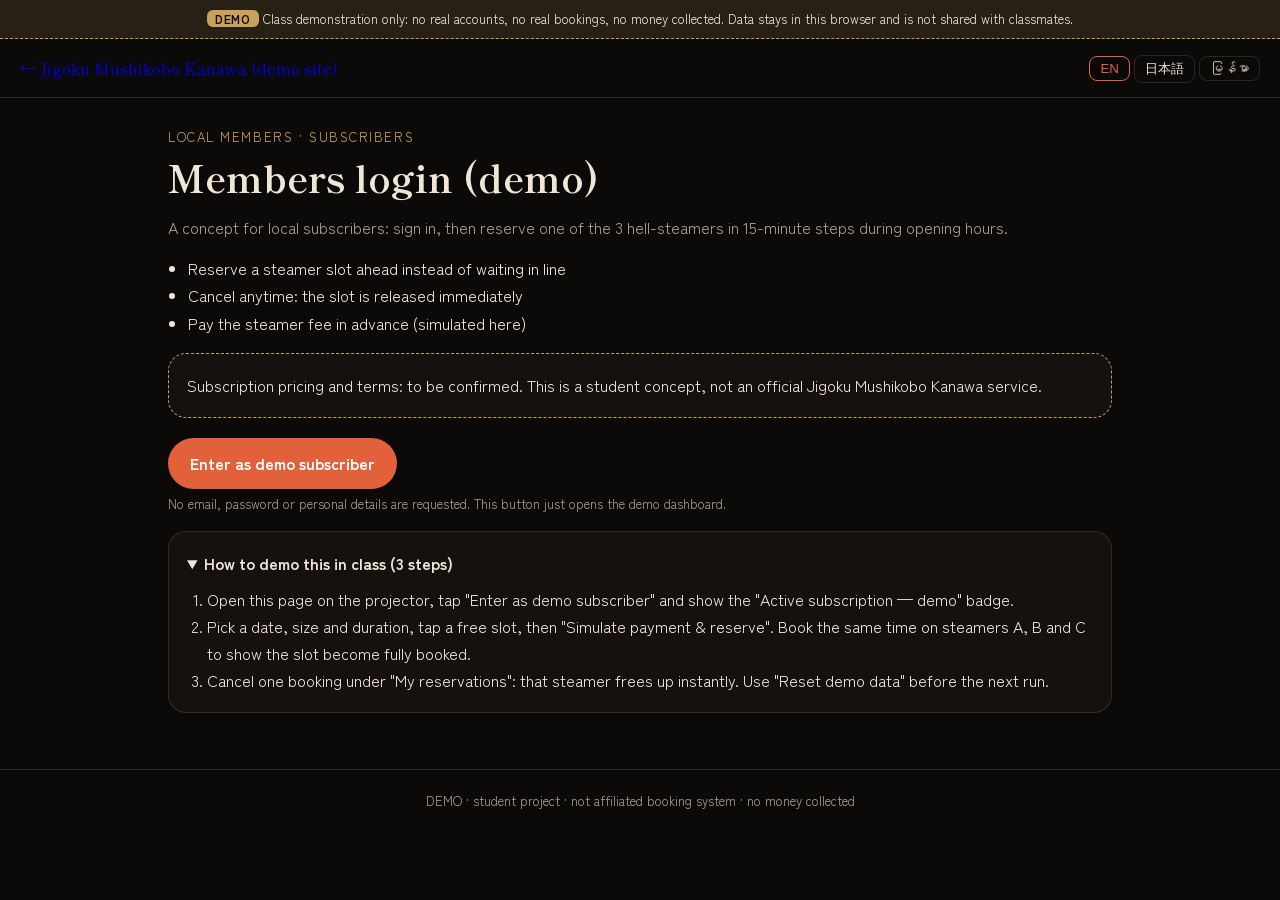
==== members/index.html @ a838e14d "Add Burmese (my) to main site, queue and members demo; queue call alerts always English + Japanese w" ====
<!doctype html>
<html lang="en">
<head>
<meta charset="utf-8">
<meta name="viewport" content="width=device-width,initial-scale=1">
<meta name="robots" content="noindex">
<title>Members (DEMO) · Jigoku Mushikobo Kanawa</title>
<link rel="icon" href="../assets/favicon.svg" type="image/svg+xml">
<link rel="preconnect" href="https://fonts.googleapis.com"><link rel="preconnect" href="https://fonts.gstatic.com" crossorigin>
<link href="https://fonts.googleapis.com/css2?family=Shippori+Mincho+B1:wght@500;700;800&family=Zen+Kaku+Gothic+New:wght@400;500;700&family=Noto+Sans+Myanmar:wght@400;700&display=swap" rel="stylesheet">
<link rel="stylesheet" href="members.css?v=20261107c">
</head>
<body>
<div class="demo-bar" role="note"><b>DEMO</b> <span data-t="bar"></span></div>
<header class="top">
  <a class="brand" href="../" data-t="back"></a>
  <div class="langs" role="group" aria-label="Language"><button type="button" data-lang="en">EN</button><button type="button" data-lang="ja">日本語</button><button type="button" data-lang="my">မြန်မာ</button></div>
</header>

<main id="landing" class="wrap">
  <p class="kicker" data-t="kicker"></p>
  <h1 data-t="h1"></h1>
  <p class="lead" data-t="lead"></p>
  <ul class="perks"><li data-t="perk1"></li><li data-t="perk2"></li><li data-t="perk3"></li></ul>
  <p class="card note" data-t="subPrice"></p>
  <button type="button" class="btn fire" id="enter" data-t="enter"></button>
  <p class="small" data-t="noCred"></p>
  <details class="card walk" open><summary data-t="walkT"></summary><ol><li data-t="w1"></li><li data-t="w2"></li><li data-t="w3"></li></ol></details>
</main>

<main id="dash" class="wrap" hidden>
  <div class="row between">
    <div><p class="kicker" data-t="dashK"></p><h1 data-t="dashH"></h1></div>
    <div class="row"><span class="badge" data-t="badge"></span><button type="button" class="btn ghost sm" id="logout" data-t="logout"></button></div>
  </div>

  <section class="card">
    <h2 data-t="bookH"></h2>
    <p class="small" data-t="hoursNote"></p>
    <div class="form">
      <label><span data-t="dateL"></span><select id="date"></select></label>
      <label><span data-t="sizeL"></span><select id="size"><option value="small" data-t="small"></option><option value="large" data-t="large"></option></select></label>
      <label><span data-t="durL"></span><select id="dur"><option value="15">15</option><option value="30">30</option><option value="45">45</option><option value="60">60</option></select></label>
    </div>
    <p class="small" data-t="gridHelp"></p>
    <div class="legend"><span class="free" data-t="lgFree"></span><span class="mine" data-t="lgMine"></span><span class="taken" data-t="lgTaken"></span><span class="sel" data-t="lgSel"></span></div>
    <div class="grid-wrap"><table id="grid" aria-describedby="gridcap"><caption id="gridcap" class="sr" data-t="gridCap"></caption></table></div>
  </section>

  <section class="card" id="checkout" hidden>
    <h2 data-t="sumH"></h2>
    <dl id="sum"></dl>
    <p class="small" data-t="feeNote"></p>
    <div class="row"><button type="button" class="btn fire" id="pay" data-t="pay"></button><button type="button" class="btn ghost" id="clearSel" data-t="clear"></button></div>
    <p class="small" data-t="payNote"></p>
  </section>

  <p id="msg" role="status" class="msg" hidden></p>

  <section class="card">
    <h2 data-t="mineH"></h2>
    <ul id="mine" class="list"></ul>
  </section>

  <section class="card">
    <h2 data-t="ovH"></h2>
    <p class="small" data-t="ovNote"></p>
    <ul id="all" class="list small"></ul>
    <button type="button" class="btn ghost sm" id="reset" data-t="reset"></button>
  </section>

  <details class="card walk"><summary data-t="walkT"></summary><ol><li data-t="w1"></li><li data-t="w2"></li><li data-t="w3"></li></ol></details>
</main>
<footer class="foot small" data-t="foot"></footer>
<script src="members.js?v=20261107c"></script>
</body>
</html>
---- members/members.css ----
:root{--ink:#0b0a09;--ink2:#14110e;--ink3:#1d1915;--line:rgba(226,214,190,.14);--paper:#efe6d6;--mute:#a99e8c;--fire:#e2603a;--gold:#c9a15b;--jade:#6fa79a;
--serif:'Shippori Mincho B1','Noto Serif JP',serif;--sans:'Zen Kaku Gothic New','Noto Sans JP',system-ui,sans-serif}
*{box-sizing:border-box;margin:0;padding:0}
body{background:var(--ink);color:var(--paper);font-family:var(--sans);line-height:1.7}
.demo-bar{background:rgba(201,161,91,.15);border-bottom:1px dashed var(--gold);padding:8px 16px;font-size:13px;text-align:center}
.demo-bar b,.badge{background:var(--gold);color:var(--ink);border-radius:6px;padding:0 8px;font-size:12px;letter-spacing:.05em}
.top{display:flex;justify-content:space-between;align-items:center;padding:14px 20px;border-bottom:1px solid var(--line)}
.brand{font-family:var(--serif);text-decoration:none}
.langs button{background:none;border:1px solid var(--line);color:var(--paper);border-radius:8px;padding:4px 10px;cursor:pointer;margin-left:4px}
.langs button[aria-pressed=true]{border-color:var(--fire);color:var(--fire)}
.wrap{max-width:980px;margin:0 auto;padding:28px 18px 40px}
.kicker{color:var(--gold);font-size:13px;letter-spacing:.12em}
h1{font-family:var(--serif);font-size:clamp(1.6rem,4vw,2.4rem);line-height:1.3;margin:4px 0 12px}
h2{font-family:var(--serif);font-size:1.2rem;margin-bottom:8px}
.lead{color:var(--mute);margin-bottom:14px}
.perks{margin:0 0 16px 20px}
.card{background:var(--ink2);border:1px solid var(--line);border-radius:18px;padding:18px;margin:16px 0}
.note{border-style:dashed;border-color:var(--gold)}
.small{font-size:13px;color:var(--mute)}
.btn{border:0;border-radius:999px;padding:12px 22px;font:inherit;font-weight:700;cursor:pointer;margin:4px 6px 4px 0}
.btn.fire{background:var(--fire);color:#fff}.btn.ghost{background:transparent;color:var(--paper);border:1px solid var(--line)}
.btn.sm{padding:6px 14px;font-size:13px}
.row{display:flex;gap:10px;align-items:center;flex-wrap:wrap}.between{justify-content:space-between}
.form{display:flex;gap:12px;flex-wrap:wrap;margin:10px 0}
.form label{display:flex;flex-direction:column;font-size:13px;color:var(--mute)}
select{background:var(--ink3);color:var(--paper);border:1px solid var(--line);border-radius:10px;padding:8px 10px;font:inherit;min-width:150px}
.legend{display:flex;gap:12px;flex-wrap:wrap;font-size:12px;margin:8px 0}
.legend span::before{content:'';display:inline-block;width:12px;height:12px;border-radius:3px;margin-right:5px;vertical-align:-2px}
.legend .free::before{background:#2a2420}.legend .mine::before{background:var(--jade)}.legend .taken::before{background:#5a2a1e}.legend .sel::before{background:var(--fire)}
.grid-wrap{overflow-x:auto;max-height:520px;overflow-y:auto;border-radius:12px;border:1px solid var(--line)}
table{border-collapse:collapse;width:100%;min-width:360px}
th,td{padding:3px 6px;border-bottom:1px solid var(--line);font-size:13px;text-align:center}
thead th{position:sticky;top:0;background:var(--ink3)}
td.t{color:var(--mute);white-space:nowrap}
td button{width:100%;min-height:30px;border:0;border-radius:6px;background:#2a2420;color:var(--paper);cursor:pointer;font-size:12px}
td button:disabled{cursor:not-allowed;opacity:.85}
td button.taken{background:#5a2a1e}td button.mine{background:var(--jade);color:var(--ink)}td button.sel{background:var(--fire);color:#fff}td button.na{background:transparent;color:#4a4238}
tr.full td.t{color:var(--fire)}
dl{display:grid;grid-template-columns:auto 1fr;gap:4px 14px}dt{color:var(--mute)}
.list{list-style:none}.list li{border-bottom:1px solid var(--line);padding:8px 0;display:flex;justify-content:space-between;gap:10px;align-items:center;flex-wrap:wrap}
.msg{background:rgba(111,167,154,.15);border:1px solid var(--jade);border-radius:12px;padding:12px}
.walk summary{cursor:pointer;font-weight:700}.walk ol{margin:8px 0 0 20px}
.foot{text-align:center;padding:20px;border-top:1px solid var(--line)}
.sr{position:absolute;width:1px;height:1px;overflow:hidden;clip:rect(0 0 0 0)}
html[lang=my] body,html[lang=my] h1,html[lang=my] h2{font-family:'Noto Sans Myanmar','Myanmar Text','Padauk',var(--sans);line-height:1.9}
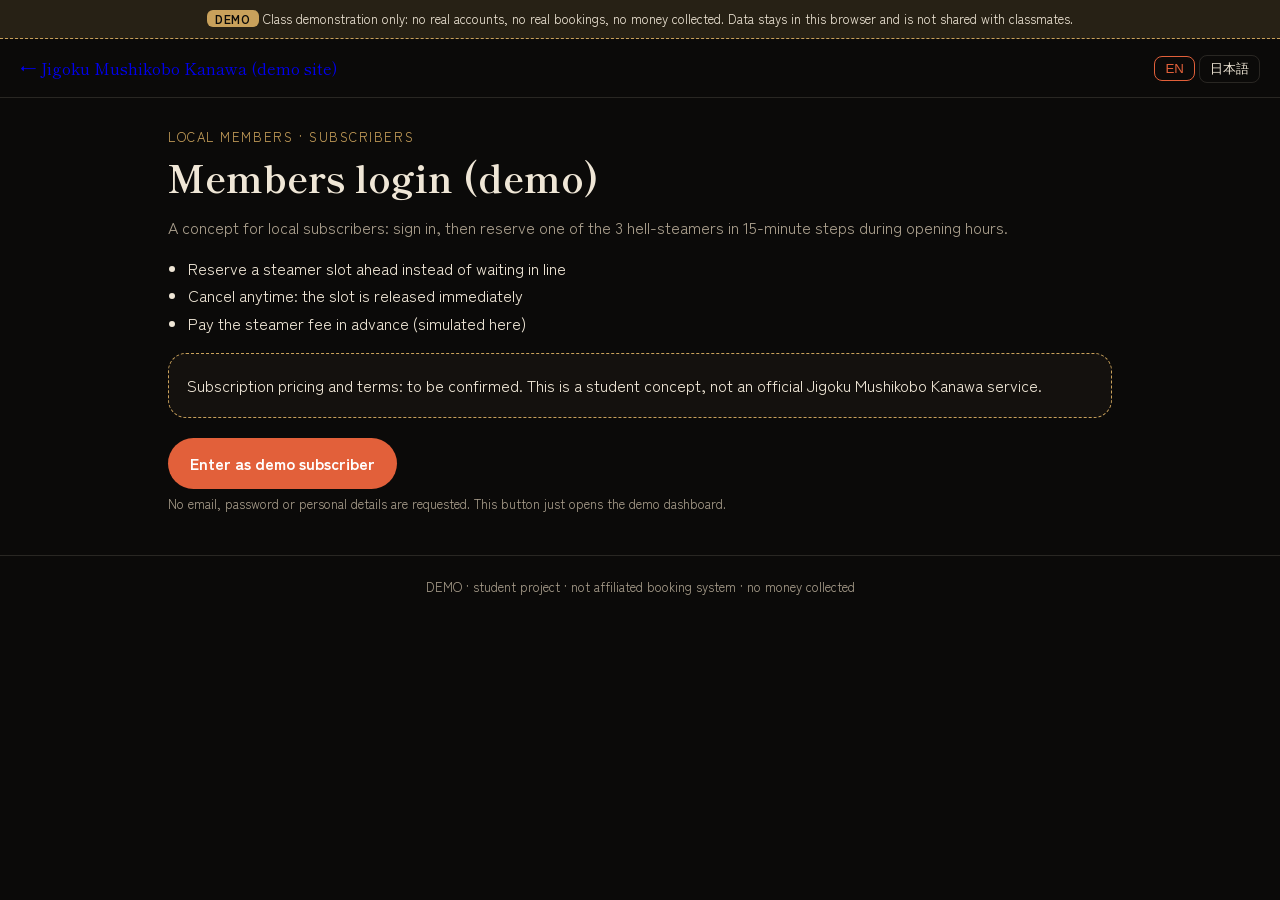
==== commit bf2bd3df: "Members demo: remove class how-to section, EN/JA only; main Members login link maps ja->ja, others->" ====
--- a/members/index.html
+++ b/members/index.html
@@ -7,14 +7,14 @@
 <title>Members (DEMO) · Jigoku Mushikobo Kanawa</title>
 <link rel="icon" href="../assets/favicon.svg" type="image/svg+xml">
 <link rel="preconnect" href="https://fonts.googleapis.com"><link rel="preconnect" href="https://fonts.gstatic.com" crossorigin>
-<link href="https://fonts.googleapis.com/css2?family=Shippori+Mincho+B1:wght@500;700;800&family=Zen+Kaku+Gothic+New:wght@400;500;700&family=Noto+Sans+Myanmar:wght@400;700&display=swap" rel="stylesheet">
-<link rel="stylesheet" href="members.css?v=20261107c">
+<link href="https://fonts.googleapis.com/css2?family=Shippori+Mincho+B1:wght@500;700;800&family=Zen+Kaku+Gothic+New:wght@400;500;700&display=swap" rel="stylesheet">
+<link rel="stylesheet" href="members.css?v=20261108a">
 </head>
 <body>
 <div class="demo-bar" role="note"><b>DEMO</b> <span data-t="bar"></span></div>
 <header class="top">
   <a class="brand" href="../" data-t="back"></a>
-  <div class="langs" role="group" aria-label="Language"><button type="button" data-lang="en">EN</button><button type="button" data-lang="ja">日本語</button><button type="button" data-lang="my">မြန်မာ</button></div>
+  <div class="langs" role="group" aria-label="Language"><button type="button" data-lang="en">EN</button><button type="button" data-lang="ja">日本語</button></div>
 </header>
 
 <main id="landing" class="wrap">
@@ -25,7 +25,6 @@
   <p class="card note" data-t="subPrice"></p>
   <button type="button" class="btn fire" id="enter" data-t="enter"></button>
   <p class="small" data-t="noCred"></p>
-  <details class="card walk" open><summary data-t="walkT"></summary><ol><li data-t="w1"></li><li data-t="w2"></li><li data-t="w3"></li></ol></details>
 </main>
 
 <main id="dash" class="wrap" hidden>
@@ -68,10 +67,8 @@
     <ul id="all" class="list small"></ul>
     <button type="button" class="btn ghost sm" id="reset" data-t="reset"></button>
   </section>
-
-  <details class="card walk"><summary data-t="walkT"></summary><ol><li data-t="w1"></li><li data-t="w2"></li><li data-t="w3"></li></ol></details>
 </main>
 <footer class="foot small" data-t="foot"></footer>
-<script src="members.js?v=20261107c"></script>
+<script src="members.js?v=20261108a"></script>
 </body>
 </html>
--- a/members/members.css
+++ b/members/members.css
@@ -42,4 +42,3 @@
 .walk summary{cursor:pointer;font-weight:700}.walk ol{margin:8px 0 0 20px}
 .foot{text-align:center;padding:20px;border-top:1px solid var(--line)}
 .sr{position:absolute;width:1px;height:1px;overflow:hidden;clip:rect(0 0 0 0)}
-html[lang=my] body,html[lang=my] h1,html[lang=my] h2{font-family:'Noto Sans Myanmar','Myanmar Text','Padauk',var(--sans);line-height:1.9}
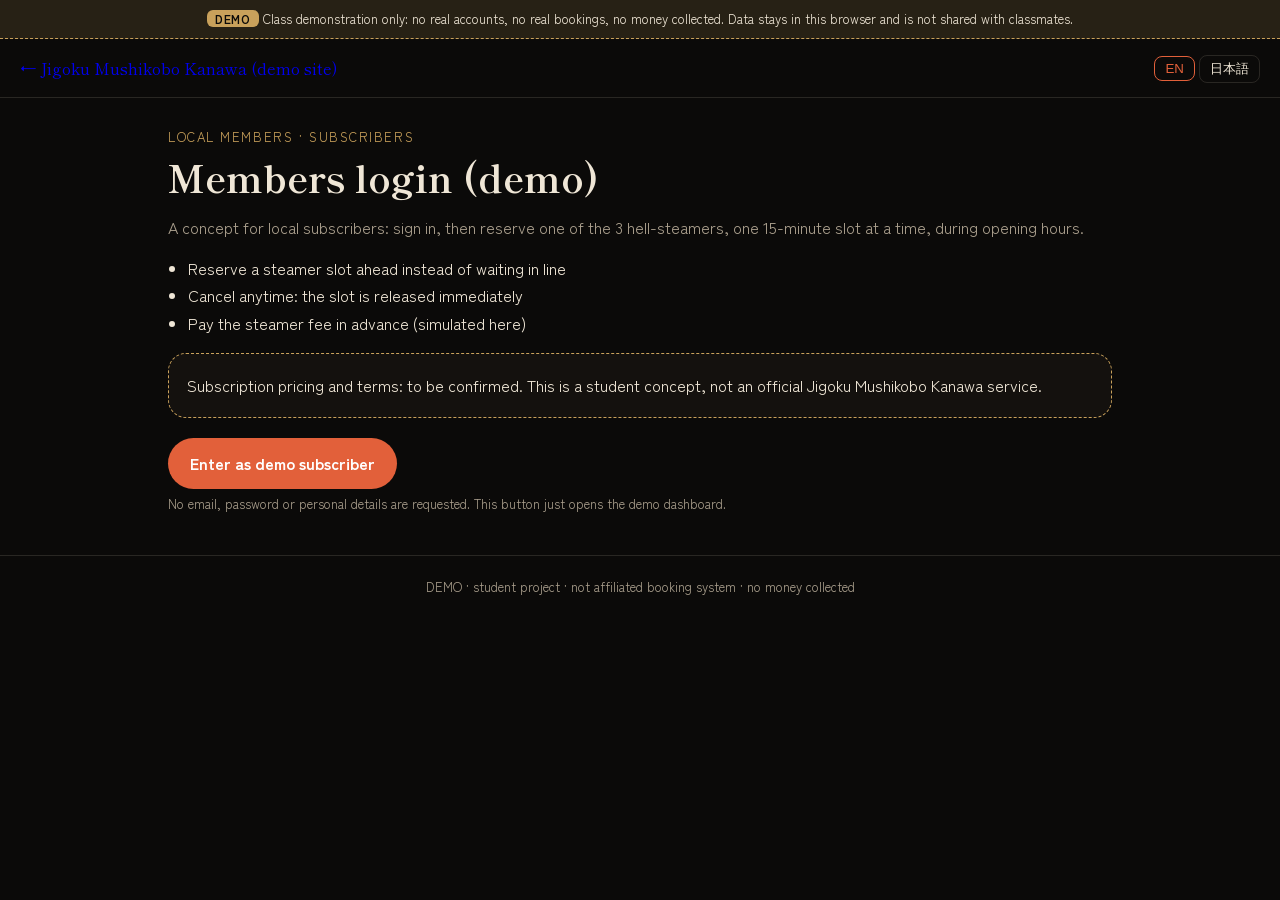
==== commit c65fc21a: "Members demo: fixed 15-min single-steamer bookings (no duration choice, legacy bookings preserved); " ====
--- a/members/index.html
+++ b/members/index.html
@@ -8,7 +8,7 @@
 <link rel="icon" href="../assets/favicon.svg" type="image/svg+xml">
 <link rel="preconnect" href="https://fonts.googleapis.com"><link rel="preconnect" href="https://fonts.gstatic.com" crossorigin>
 <link href="https://fonts.googleapis.com/css2?family=Shippori+Mincho+B1:wght@500;700;800&family=Zen+Kaku+Gothic+New:wght@400;500;700&display=swap" rel="stylesheet">
-<link rel="stylesheet" href="members.css?v=20261108a">
+<link rel="stylesheet" href="members.css?v=20261108c">
 </head>
 <body>
 <div class="demo-bar" role="note"><b>DEMO</b> <span data-t="bar"></span></div>
@@ -37,11 +37,12 @@
     <h2 data-t="bookH"></h2>
     <p class="small" data-t="hoursNote"></p>
     <div class="form">
-      <label><span data-t="dateL"></span><select id="date"></select></label>
+      <label><span data-t="dateL"></span><input type="date" id="date" required></label>
       <label><span data-t="sizeL"></span><select id="size"><option value="small" data-t="small"></option><option value="large" data-t="large"></option></select></label>
-      <label><span data-t="durL"></span><select id="dur"><option value="15">15</option><option value="30">30</option><option value="45">45</option><option value="60">60</option></select></label>
+      <p class="small" id="durFixed" data-t="durFixed"></p>
     </div>
     <p class="small" data-t="gridHelp"></p>
+    <p id="dayNote" class="msg" role="status" hidden></p>
     <div class="legend"><span class="free" data-t="lgFree"></span><span class="mine" data-t="lgMine"></span><span class="taken" data-t="lgTaken"></span><span class="sel" data-t="lgSel"></span></div>
     <div class="grid-wrap"><table id="grid" aria-describedby="gridcap"><caption id="gridcap" class="sr" data-t="gridCap"></caption></table></div>
   </section>
@@ -49,7 +50,8 @@
   <section class="card" id="checkout" hidden>
     <h2 data-t="sumH"></h2>
     <dl id="sum"></dl>
-    <p class="small" data-t="feeNote"></p>
+    <p class="small"><span data-t="feeNote"></span> <a href="https://jigokumushi.com/pages/18/" target="_blank" rel="noopener" data-t="feeSrc"></a></p>
+    <div class="card note"><p class="small"><b>DEMO</b> <span data-t="polH"></span></p><p class="small" data-t="pol"></p></div>
     <div class="row"><button type="button" class="btn fire" id="pay" data-t="pay"></button><button type="button" class="btn ghost" id="clearSel" data-t="clear"></button></div>
     <p class="small" data-t="payNote"></p>
   </section>
@@ -58,6 +60,7 @@
 
   <section class="card">
     <h2 data-t="mineH"></h2>
+    <p id="mineTotal" class="small" hidden></p>
     <ul id="mine" class="list"></ul>
   </section>
 
@@ -69,6 +72,6 @@
   </section>
 </main>
 <footer class="foot small" data-t="foot"></footer>
-<script src="members.js?v=20261108a"></script>
+<script src="members.js?v=20261108c"></script>
 </body>
 </html>
--- a/members/members.css
+++ b/members/members.css
@@ -42,3 +42,4 @@
 .walk summary{cursor:pointer;font-weight:700}.walk ol{margin:8px 0 0 20px}
 .foot{text-align:center;padding:20px;border-top:1px solid var(--line)}
 .sr{position:absolute;width:1px;height:1px;overflow:hidden;clip:rect(0 0 0 0)}
+input[type=date]{background:var(--ink3);color:var(--paper);border:1px solid var(--line);border-radius:10px;padding:8px 10px;font:inherit;min-width:170px;color-scheme:dark}
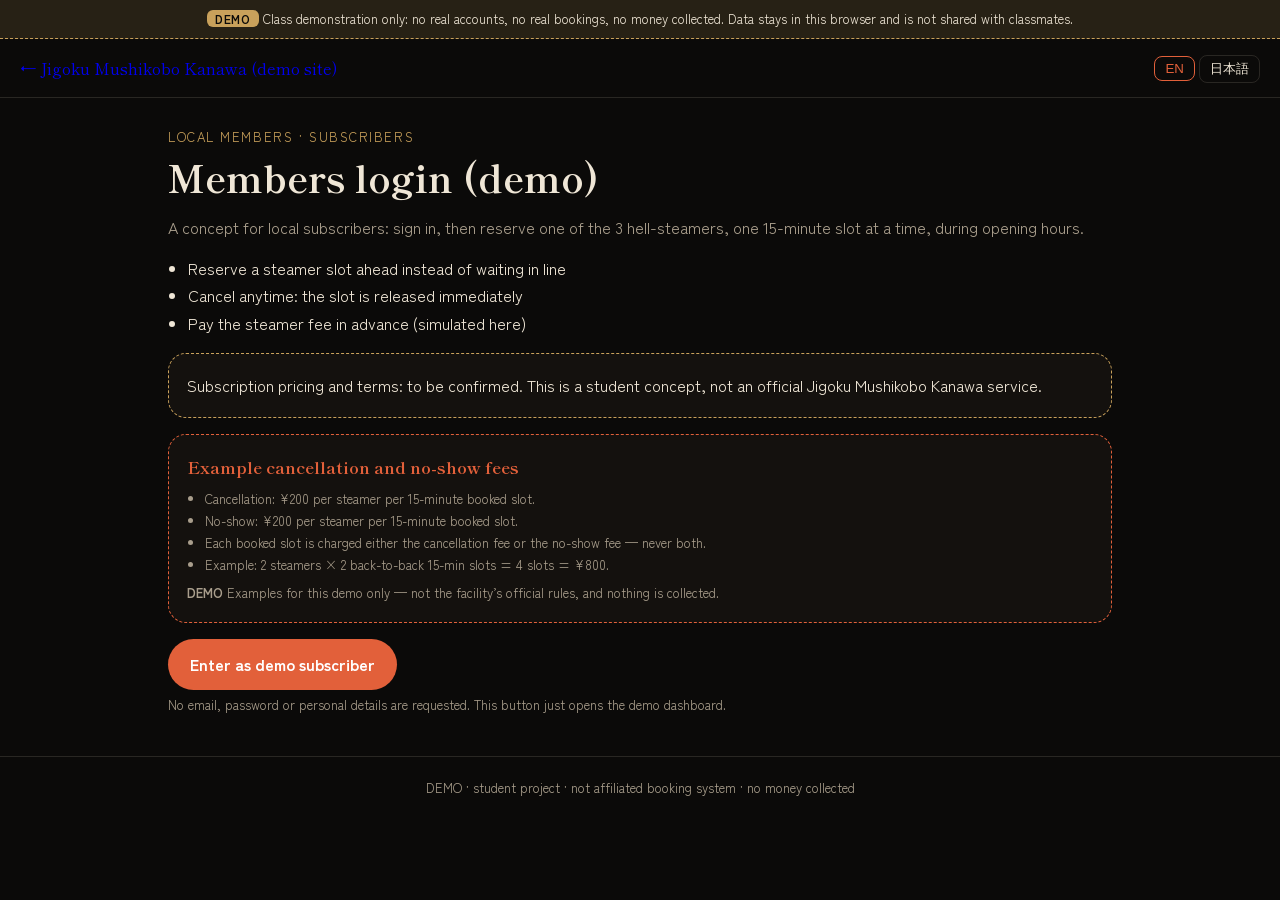
==== commit b105e79c: "Members demo: always-visible EN/JA example cancellation/no-show fee callout above date/time selector" ====
--- a/members/index.html
+++ b/members/index.html
@@ -8,7 +8,7 @@
 <link rel="icon" href="../assets/favicon.svg" type="image/svg+xml">
 <link rel="preconnect" href="https://fonts.googleapis.com"><link rel="preconnect" href="https://fonts.gstatic.com" crossorigin>
 <link href="https://fonts.googleapis.com/css2?family=Shippori+Mincho+B1:wght@500;700;800&family=Zen+Kaku+Gothic+New:wght@400;500;700&display=swap" rel="stylesheet">
-<link rel="stylesheet" href="members.css?v=20261108c">
+<link rel="stylesheet" href="members.css?v=20261108d">
 </head>
 <body>
 <div class="demo-bar" role="note"><b>DEMO</b> <span data-t="bar"></span></div>
@@ -23,6 +23,11 @@
   <p class="lead" data-t="lead"></p>
   <ul class="perks"><li data-t="perk1"></li><li data-t="perk2"></li><li data-t="perk3"></li></ul>
   <p class="card note" data-t="subPrice"></p>
+  <aside class="card note fee-callout" aria-labelledby="feeH-land">
+      <h3 id="feeH-land" data-t="feeH"></h3>
+      <ul class="small"><li data-t="feeC"></li><li data-t="feeN"></li><li data-t="feeOne"></li><li data-t="feeEx"></li></ul>
+      <p class="small"><b>DEMO</b> <span data-t="feeDemo"></span></p>
+    </aside>
   <button type="button" class="btn fire" id="enter" data-t="enter"></button>
   <p class="small" data-t="noCred"></p>
 </main>
@@ -36,6 +41,11 @@
   <section class="card">
     <h2 data-t="bookH"></h2>
     <p class="small" data-t="hoursNote"></p>
+    <aside class="card note fee-callout" aria-labelledby="feeH-dash">
+      <h3 id="feeH-dash" data-t="feeH"></h3>
+      <ul class="small"><li data-t="feeC"></li><li data-t="feeN"></li><li data-t="feeOne"></li><li data-t="feeEx"></li></ul>
+      <p class="small"><b>DEMO</b> <span data-t="feeDemo"></span></p>
+    </aside>
     <div class="form">
       <label><span data-t="dateL"></span><input type="date" id="date" required></label>
       <label><span data-t="sizeL"></span><select id="size"><option value="small" data-t="small"></option><option value="large" data-t="large"></option></select></label>
@@ -51,7 +61,6 @@
     <h2 data-t="sumH"></h2>
     <dl id="sum"></dl>
     <p class="small"><span data-t="feeNote"></span> <a href="https://jigokumushi.com/pages/18/" target="_blank" rel="noopener" data-t="feeSrc"></a></p>
-    <div class="card note"><p class="small"><b>DEMO</b> <span data-t="polH"></span></p><p class="small" data-t="pol"></p></div>
     <div class="row"><button type="button" class="btn fire" id="pay" data-t="pay"></button><button type="button" class="btn ghost" id="clearSel" data-t="clear"></button></div>
     <p class="small" data-t="payNote"></p>
   </section>
@@ -72,6 +81,6 @@
   </section>
 </main>
 <footer class="foot small" data-t="foot"></footer>
-<script src="members.js?v=20261108c"></script>
+<script src="members.js?v=20261108d"></script>
 </body>
 </html>
--- a/members/members.css
+++ b/members/members.css
@@ -43,3 +43,4 @@
 .foot{text-align:center;padding:20px;border-top:1px solid var(--line)}
 .sr{position:absolute;width:1px;height:1px;overflow:hidden;clip:rect(0 0 0 0)}
 input[type=date]{background:var(--ink3);color:var(--paper);border:1px solid var(--line);border-radius:10px;padding:8px 10px;font:inherit;min-width:170px;color-scheme:dark}
+.fee-callout{border-color:var(--fire);margin:12px 0}.fee-callout h3{font-family:var(--serif);font-size:1.05rem;color:var(--fire);margin-bottom:6px}.fee-callout ul{margin:0 0 6px 18px}
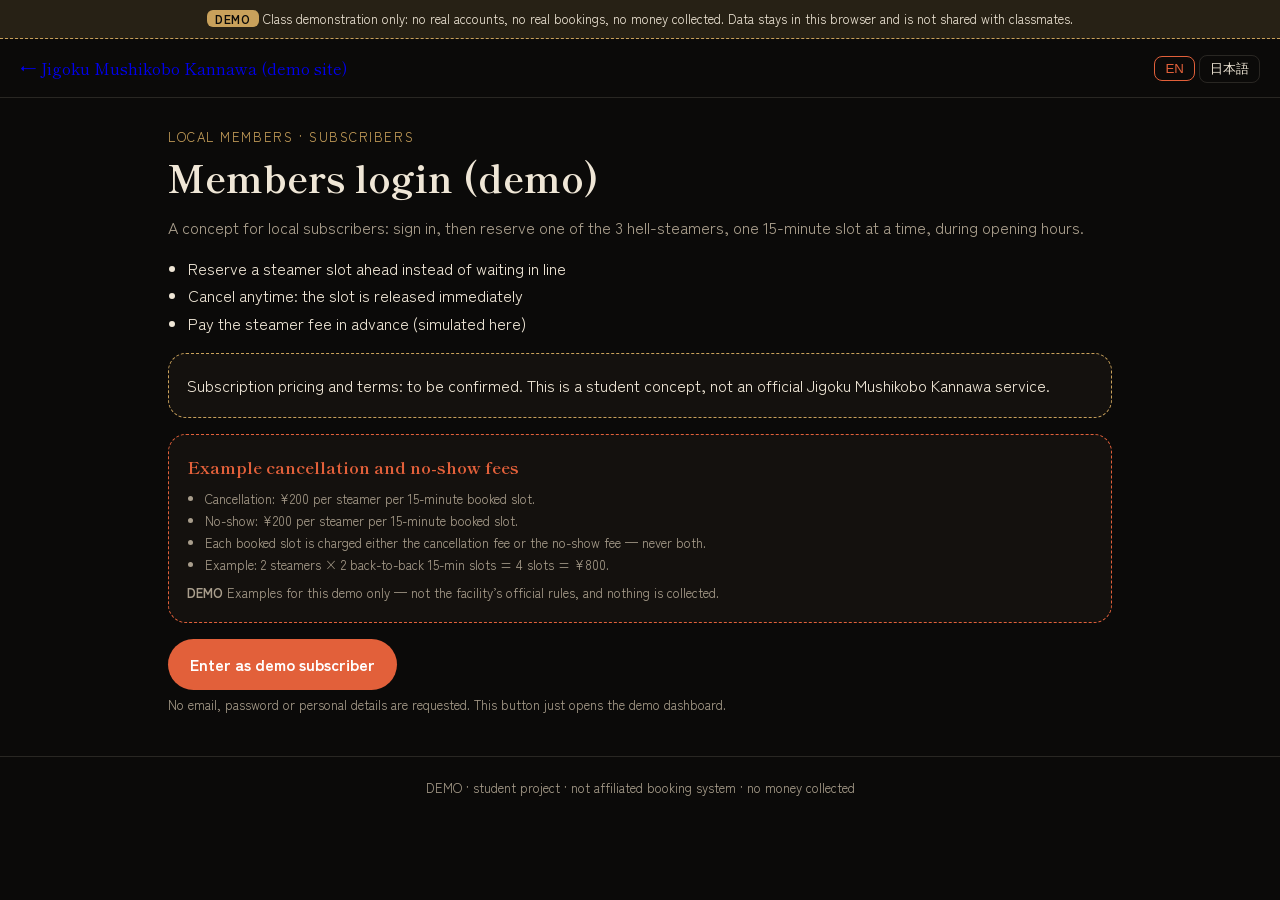
==== commit 60a42f7f: "Spell Kannawa with two Ns everywhere (support section, members, queue alerts, titles); bump caches t" ====
--- a/members/index.html
+++ b/members/index.html
@@ -4,11 +4,11 @@
 <meta charset="utf-8">
 <meta name="viewport" content="width=device-width,initial-scale=1">
 <meta name="robots" content="noindex">
-<title>Members (DEMO) · Jigoku Mushikobo Kanawa</title>
+<title>Members (DEMO) · Jigoku Mushikobo Kannawa</title>
 <link rel="icon" href="../assets/favicon.svg" type="image/svg+xml">
 <link rel="preconnect" href="https://fonts.googleapis.com"><link rel="preconnect" href="https://fonts.gstatic.com" crossorigin>
 <link href="https://fonts.googleapis.com/css2?family=Shippori+Mincho+B1:wght@500;700;800&family=Zen+Kaku+Gothic+New:wght@400;500;700&display=swap" rel="stylesheet">
-<link rel="stylesheet" href="members.css?v=20261108d">
+<link rel="stylesheet" href="members.css?v=20261115m">
 </head>
 <body>
 <div class="demo-bar" role="note"><b>DEMO</b> <span data-t="bar"></span></div>
@@ -48,7 +48,6 @@
     </aside>
     <div class="form">
       <label><span data-t="dateL"></span><input type="date" id="date" required></label>
-      <label><span data-t="sizeL"></span><select id="size"><option value="small" data-t="small"></option><option value="large" data-t="large"></option></select></label>
       <p class="small" id="durFixed" data-t="durFixed"></p>
     </div>
     <p class="small" data-t="gridHelp"></p>
@@ -81,6 +80,6 @@
   </section>
 </main>
 <footer class="foot small" data-t="foot"></footer>
-<script src="members.js?v=20261108d"></script>
+<script src="members.js?v=20261115m"></script>
 </body>
 </html>
